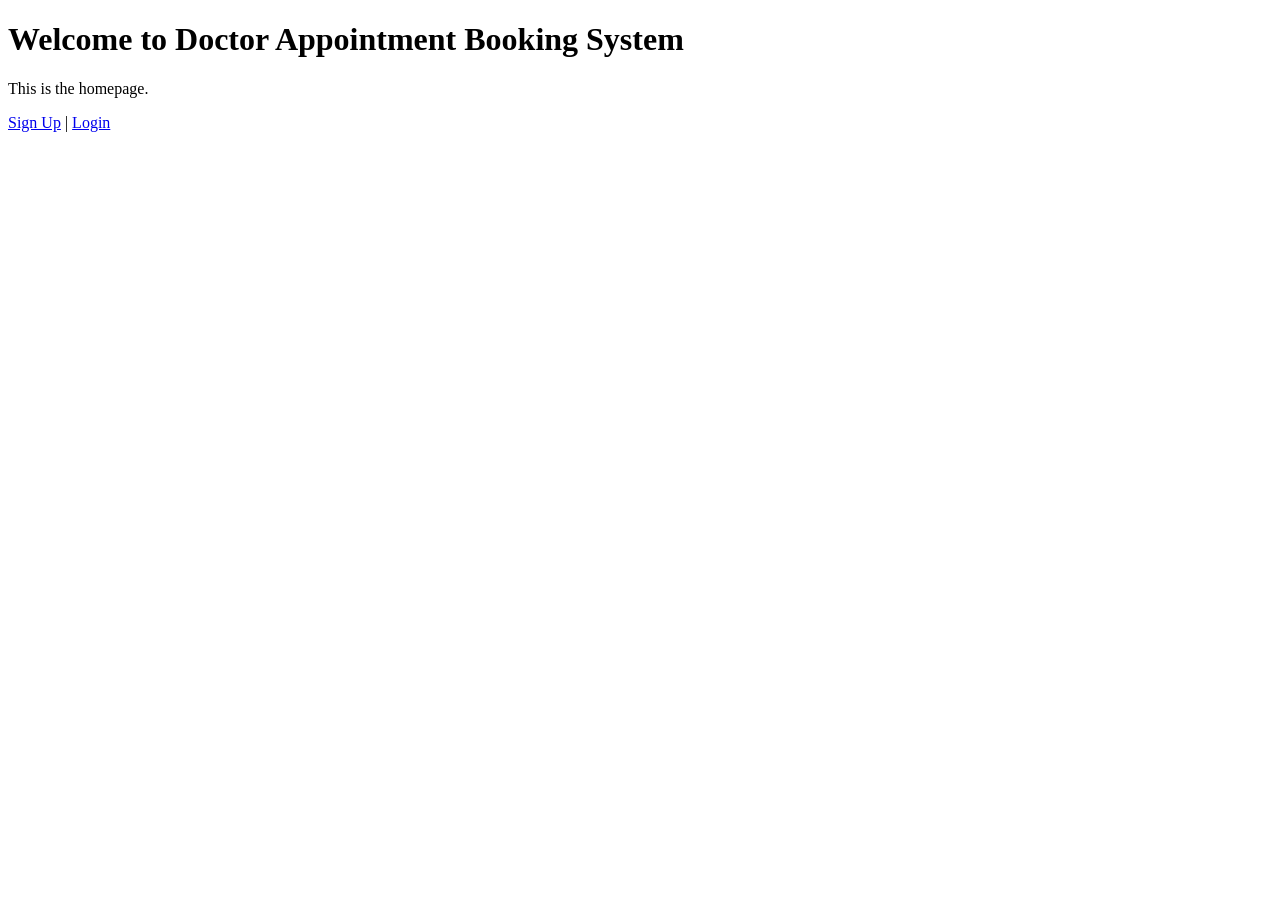
==== templates/index.html @ d543d18a "Doctor Appointment Booking System" ====
<!DOCTYPE html>
<html lang="en">
<head>
    <meta charset="UTF-8">
    <title>Doctor Appointment System</title>
    <link rel="stylesheet" href="{{ url_for('static', filename='style.css') }}">
</head>
<body>
    <h1>Welcome to Doctor Appointment Booking System</h1>
    <p>This is the homepage.</p>
    <p><a href="/signup">Sign Up</a> | <a href="/login">Login</a></p>
</body>
</html>
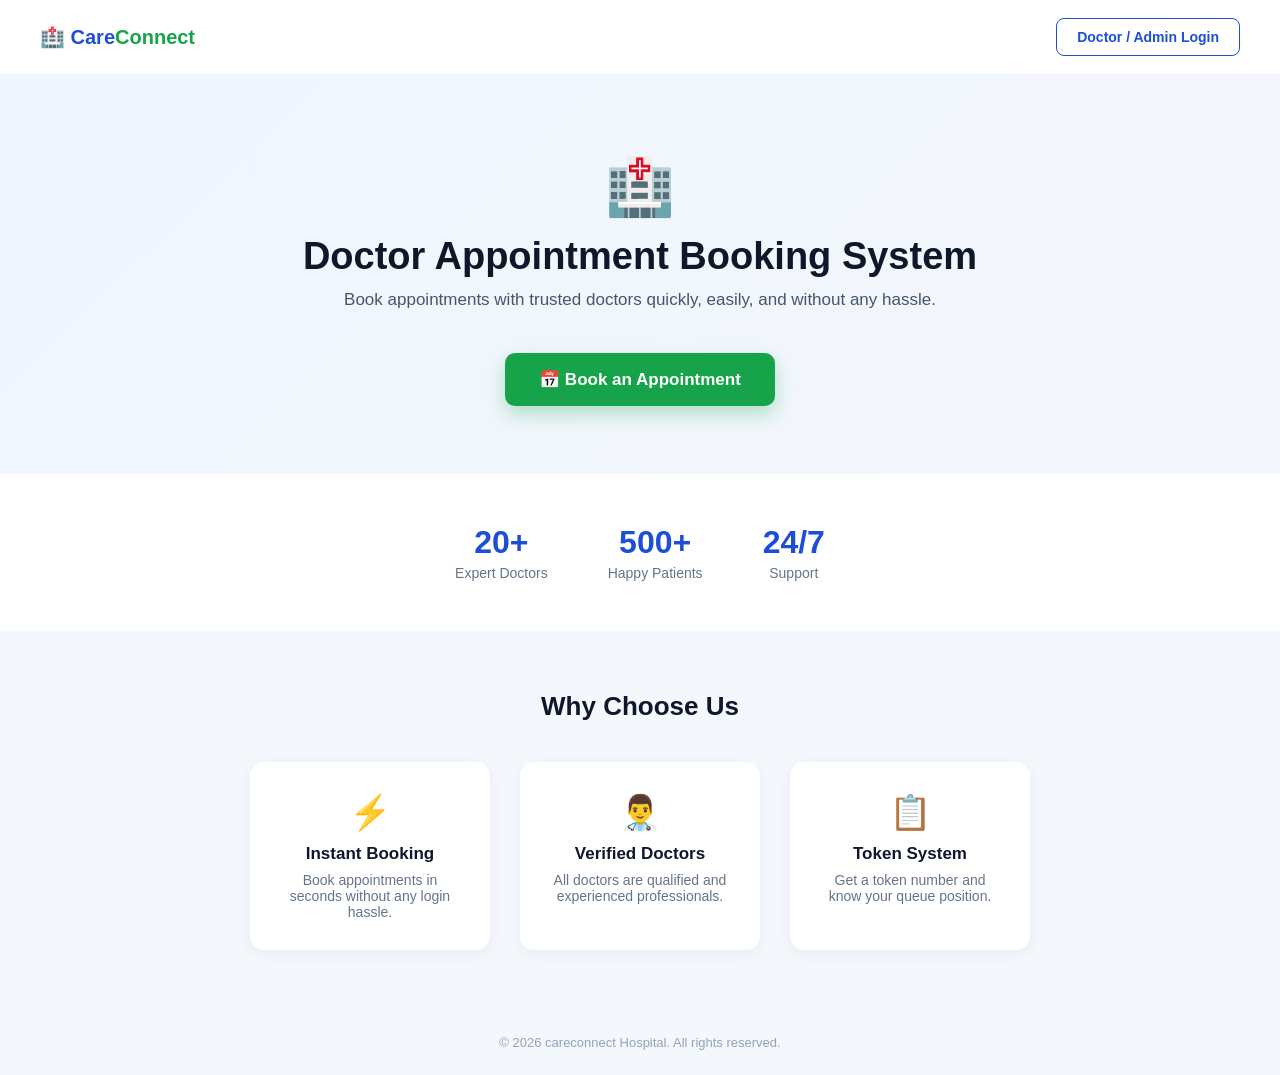
==== commit f45982a2: "Added patient booking without login, doctor appointments view, professional homepage" ====
--- a/templates/index.html
+++ b/templates/index.html
@@ -4,10 +4,177 @@
     <meta charset="UTF-8">
     <title>Doctor Appointment System</title>
     <link rel="stylesheet" href="{{ url_for('static', filename='style.css') }}">
+    <style>
+        * { margin: 0; padding: 0; box-sizing: border-box; }
+        body {
+            font-family: 'Segoe UI', Arial, sans-serif;
+            background: #f4f7fb;
+            color: #1e293b;
+            display: block !important;
+            min-height: auto !important;
+            padding: 0 !important;
+            align-items: initial !important
+            justify-content: initial !important
+        }
+        .navbar {
+            display: flex;
+            justify-content: space-between;
+            align-items: center;
+            padding: 18px 40px;
+            background: #ffffff;
+            box-shadow: 0 2px 10px rgba(0,0,0,0.06);
+        }
+        .navbar .logo {
+            font-size: 20px;
+            font-weight: 700;
+            color: #1d4ed8;
+        }
+        .navbar .logo span { color: #16a34a; }
+        .navbar a {
+            text-decoration: none;
+            color: #1d4ed8;
+            font-weight: 600;
+            padding: 10px 20px;
+            border: 1px solid #1d4ed8;
+            border-radius: 8px;
+            font-size: 14px;
+        }
+        .hero {
+            text-align: center;
+            padding: 80px 20px 60px;
+            background: linear-gradient(135deg, #eff6ff 0%, #f4f7fb 100%);
+        }
+        .hero .icon { font-size: 56px; margin-bottom: 15px; }
+        .hero h1 {
+            font-size: 38px;
+            font-weight: 800;
+            color: #0f172a;
+            margin-bottom: 12px;
+        }
+        .hero p {
+            font-size: 17px;
+            color: #475569;
+            margin-bottom: 35px;
+        }
+        .btn {
+            display: inline-block;
+            padding: 16px 34px;
+            border-radius: 10px;
+            text-decoration: none;
+            font-size: 17px;
+            font-weight: 700;
+            margin: 8px;
+        }
+        .btn-primary {
+            background: #16a34a;
+            color: white;
+            box-shadow: 0 8px 20px rgba(22,163,74,0.3);
+        }
+        .stats {
+            display: flex;
+            justify-content: center;
+            gap: 60px;
+            padding: 50px 20px;
+            background: white;
+            flex-wrap: wrap;
+        }
+        .stat { text-align: center; }
+        .stat .num {
+            font-size: 32px;
+            font-weight: 800;
+            color: #1d4ed8;
+        }
+        .stat .label {
+            font-size: 14px;
+            color: #64748b;
+            margin-top: 4px;
+        }
+        .features {
+            padding: 60px 40px;
+            text-align: center;
+        }
+        .features h2 {
+            font-size: 26px;
+            margin-bottom: 40px;
+            color: #0f172a;
+        }
+        .feature-grid {
+            display: flex;
+            justify-content: center;
+            gap: 30px;
+            flex-wrap: wrap;
+        }
+        .feature-card {
+            background: white;
+            border-radius: 14px;
+            padding: 30px;
+            width: 240px;
+            box-shadow: 0 4px 15px rgba(0,0,0,0.05);
+        }
+        .feature-card .emoji { font-size: 34px; margin-bottom: 12px; }
+        .feature-card h3 { font-size: 17px; margin-bottom: 8px; color: #0f172a; }
+        .feature-card p { font-size: 14px; color: #64748b; }
+        footer {
+            text-align: center;
+            padding: 25px;
+            color: #94a3b8;
+            font-size: 13px;
+        }
+    </style>
 </head>
 <body>
-    <h1>Welcome to Doctor Appointment Booking System</h1>
-    <p>This is the homepage.</p>
-    <p><a href="/signup">Sign Up</a> | <a href="/login">Login</a></p>
+
+    <div class="navbar">
+        <div class="logo">🏥 Care<span>Connect</span></div>
+        <a href="/login">Doctor / Admin Login</a>
+    </div>
+
+    <div class="hero">
+        <div class="icon">🏥</div>
+        <h1>Doctor Appointment Booking System</h1>
+        <p>Book appointments with trusted doctors quickly, easily, and without any hassle.</p>
+        <a href="/patient/doctors" class="btn btn-primary">📅 Book an Appointment</a>
+    </div>
+
+    <div class="stats">
+        <div class="stat">
+            <div class="num">20+</div>
+            <div class="label">Expert Doctors</div>
+        </div>
+        <div class="stat">
+            <div class="num">500+</div>
+            <div class="label">Happy Patients</div>
+        </div>
+        <div class="stat">
+            <div class="num">24/7</div>
+            <div class="label">Support</div>
+        </div>
+    </div>
+
+    <div class="features">
+        <h2>Why Choose Us</h2>
+        <div class="feature-grid">
+            <div class="feature-card">
+                <div class="emoji">⚡</div>
+                <h3>Instant Booking</h3>
+                <p>Book appointments in seconds without any login hassle.</p>
+            </div>
+            <div class="feature-card">
+                <div class="emoji">👨‍⚕️</div>
+                <h3>Verified Doctors</h3>
+                <p>All doctors are qualified and experienced professionals.</p>
+            </div>
+            <div class="feature-card">
+                <div class="emoji">📋</div>
+                <h3>Token System</h3>
+                <p>Get a token number and know your queue position.</p>
+            </div>
+        </div>
+    </div>
+
+    <footer>
+        © 2026 careconnect Hospital. All rights reserved.
+    </footer>
+
 </body>
 </html>
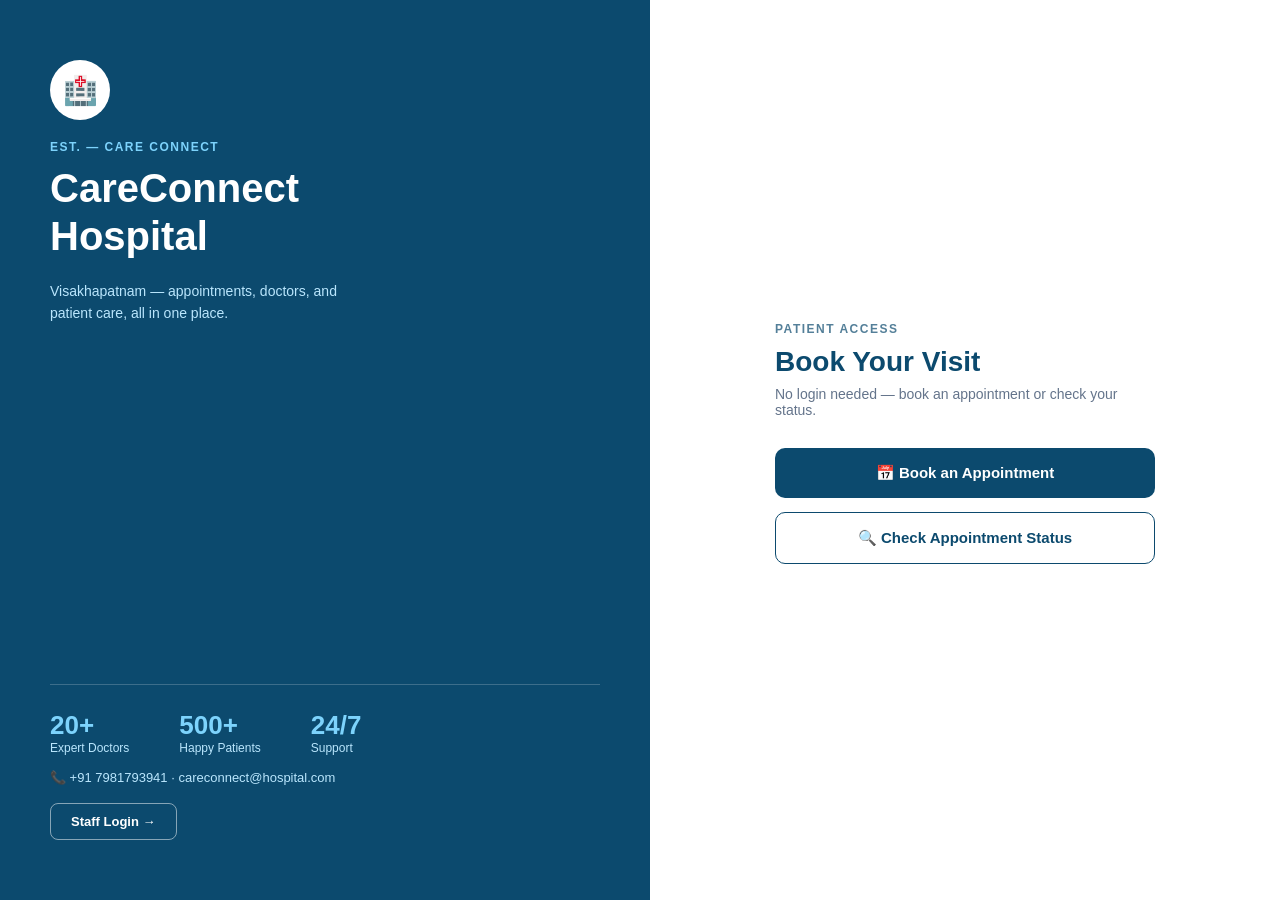
==== commit 593ae0fb: "Updated doctor appointment system" ====
--- a/templates/index.html
+++ b/templates/index.html
@@ -2,179 +2,184 @@
 <html lang="en">
 <head>
     <meta charset="UTF-8">
-    <title>Doctor Appointment System</title>
+    <title>CareConnect Hospital</title>
     <link rel="stylesheet" href="{{ url_for('static', filename='style.css') }}">
     <style>
         * { margin: 0; padding: 0; box-sizing: border-box; }
+        html, body {
+            height: 100% !important;
+            margin: 0 !important;
+            padding: 0 !important;
+        }
         body {
-            font-family: 'Segoe UI', Arial, sans-serif;
-            background: #f4f7fb;
-            color: #1e293b;
-            display: block !important;
-            min-height: auto !important;
-            padding: 0 !important;
-            align-items: initial !important
-            justify-content: initial !important
+            font-family: 'Segoe UI', Arial, sans-serif !important;
+            display: flex !important;
+            flex-direction: row !important;
+            align-items: stretch !important;
+            justify-content: flex-start !important;
+            min-height: 100vh !important;
         }
-        .navbar {
+        .left-panel {
+            flex: 1;
+            background: #0c4a6e !important;
+            color: #ffffff;
+            padding: 60px 50px;
             display: flex;
+            flex-direction: column;
             justify-content: space-between;
+        }
+        .logo-circle {
+            width: 60px;
+            height: 60px;
+            border-radius: 50%;
+            background: #ffffff;
+            display: flex;
             align-items: center;
-            padding: 18px 40px;
+            justify-content: center;
+            font-size: 28px;
+            margin-bottom: 20px;
+        }
+        .tag {
+            color: #7dd3fc;
+            font-size: 12px;
+            letter-spacing: 1.5px;
+            font-weight: 700;
+            margin-bottom: 10px;
+        }
+        .left-panel h1 {
+            font-size: 40px;
+            font-weight: 700;
+            line-height: 1.2;
+            margin-bottom: 20px;
+        }
+        .left-panel .desc {
+            color: #bae6fd;
+            font-size: 14px;
+            max-width: 320px;
+            line-height: 1.6;
+        }
+        .bottom-stats {
+            display: flex;
+            gap: 50px;
+            border-top: 1px solid rgba(255,255,255,0.2);
+            padding-top: 25px;
+        }
+        .bottom-stats .num {
+            color: #7dd3fc;
+            font-size: 26px;
+            font-weight: 700;
+        }
+        .bottom-stats .label {
+            font-size: 12px;
+            color: #bae6fd;
+        }
+        .contact {
+            font-size: 13px;
+            color: #bae6fd;
+            margin-top: 15px;
+        }
+        .staff-login-left {
+            display: inline-block;
+            margin-top: 18px;
+            padding: 10px 20px;
+            border: 1.5px solid rgba(255,255,255,0.5);
+            border-radius: 8px;
+            color: white;
+            text-decoration: none;
+            font-size: 13px;
+            font-weight: 600;
+        }
+        .staff-login-left:hover {
+            background: rgba(255,255,255,0.1);
+        }
+        .right-panel {
+            flex: 1;
             background: #ffffff;
-            box-shadow: 0 2px 10px rgba(0,0,0,0.06);
+            display: flex;
+            align-items: center;
+            justify-content: center;
+            padding: 40px;
         }
-        .navbar .logo {
-            font-size: 20px;
+        .right-box {
+            width: 100%;
+            max-width: 380px;
+        }
+        .right-box .tag {
+            color: #0c4a6e;
+            opacity: 0.7;
+        }
+        .right-box h2 {
+            font-size: 28px;
             font-weight: 700;
-            color: #1d4ed8;
+            color: #0c4a6e;
+            margin-bottom: 8px;
         }
-        .navbar .logo span { color: #16a34a; }
-        .navbar a {
+        .right-box p.sub {
+            color: #64748b;
+            font-size: 14px;
+            margin-bottom: 30px;
+        }
+        .action-btn {
+            display: block;
+            width: 100%;
+            padding: 16px;
+            margin-bottom: 14px;
+            border-radius: 10px;
+            text-align: center;
             text-decoration: none;
-            color: #1d4ed8;
-            font-weight: 600;
-            padding: 10px 20px;
-            border: 1px solid #1d4ed8;
-            border-radius: 8px;
-            font-size: 14px;
+            font-weight: 700;
+            font-size: 15px;
         }
-        .hero {
-            text-align: center;
-            padding: 80px 20px 60px;
-            background: linear-gradient(135deg, #eff6ff 0%, #f4f7fb 100%);
+        .btn-book {
+            background: #0c4a6e;
+            color: white;
         }
-        .hero .icon { font-size: 56px; margin-bottom: 15px; }
-        .hero h1 {
-            font-size: 38px;
-            font-weight: 800;
-            color: #0f172a;
-            margin-bottom: 12px;
-        }
-        .hero p {
-            font-size: 17px;
-            color: #475569;
-            margin-bottom: 35px;
-        }
-        .btn {
-            display: inline-block;
-            padding: 16px 34px;
-            border-radius: 10px;
-            text-decoration: none;
-            font-size: 17px;
-            font-weight: 700;
-            margin: 8px;
-        }
-        .btn-primary {
-            background: #16a34a;
-            color: white;
-            box-shadow: 0 8px 20px rgba(22,163,74,0.3);
-        }
-        .stats {
-            display: flex;
-            justify-content: center;
-            gap: 60px;
-            padding: 50px 20px;
+        .btn-status {
             background: white;
-            flex-wrap: wrap;
-        }
-        .stat { text-align: center; }
-        .stat .num {
-            font-size: 32px;
-            font-weight: 800;
-            color: #1d4ed8;
-        }
-        .stat .label {
-            font-size: 14px;
-            color: #64748b;
-            margin-top: 4px;
-        }
-        .features {
-            padding: 60px 40px;
-            text-align: center;
-        }
-        .features h2 {
-            font-size: 26px;
-            margin-bottom: 40px;
-            color: #0f172a;
-        }
-        .feature-grid {
-            display: flex;
-            justify-content: center;
-            gap: 30px;
-            flex-wrap: wrap;
-        }
-        .feature-card {
-            background: white;
-            border-radius: 14px;
-            padding: 30px;
-            width: 240px;
-            box-shadow: 0 4px 15px rgba(0,0,0,0.05);
-        }
-        .feature-card .emoji { font-size: 34px; margin-bottom: 12px; }
-        .feature-card h3 { font-size: 17px; margin-bottom: 8px; color: #0f172a; }
-        .feature-card p { font-size: 14px; color: #64748b; }
-        footer {
-            text-align: center;
-            padding: 25px;
-            color: #94a3b8;
-            font-size: 13px;
+            color: #0c4a6e;
+            border: 1.5px solid #0c4a6e;
         }
     </style>
 </head>
 <body>
 
-    <div class="navbar">
-        <div class="logo">🏥 Care<span>Connect</span></div>
-        <a href="/login">Doctor / Admin Login</a>
-    </div>
-
-    <div class="hero">
-        <div class="icon">🏥</div>
-        <h1>Doctor Appointment Booking System</h1>
-        <p>Book appointments with trusted doctors quickly, easily, and without any hassle.</p>
-        <a href="/patient/doctors" class="btn btn-primary">📅 Book an Appointment</a>
-    </div>
-
-    <div class="stats">
-        <div class="stat">
-            <div class="num">20+</div>
-            <div class="label">Expert Doctors</div>
+    <div class="left-panel">
+        <div>
+            <div class="logo-circle">🏥</div>
+            <div class="tag">EST. — CARE CONNECT</div>
+            <h1>CareConnect<br>Hospital</h1>
+            <p class="desc">Visakhapatnam — appointments, doctors, and patient care, all in one place.</p>
         </div>
-        <div class="stat">
-            <div class="num">500+</div>
-            <div class="label">Happy Patients</div>
-        </div>
-        <div class="stat">
-            <div class="num">24/7</div>
-            <div class="label">Support</div>
+        <div>
+            <div class="bottom-stats">
+                <div>
+                    <div class="num">20+</div>
+                    <div class="label">Expert Doctors</div>
+                </div>
+                <div>
+                    <div class="num">500+</div>
+                    <div class="label">Happy Patients</div>
+                </div>
+                <div>
+                    <div class="num">24/7</div>
+                    <div class="label">Support</div>
+                </div>
+            </div>
+            <div class="contact">📞 +91 7981793941 · careconnect@hospital.com</div>
+            <a href="/login" class="staff-login-left">Staff Login →</a>
         </div>
     </div>
 
-    <div class="features">
-        <h2>Why Choose Us</h2>
-        <div class="feature-grid">
-            <div class="feature-card">
-                <div class="emoji">⚡</div>
-                <h3>Instant Booking</h3>
-                <p>Book appointments in seconds without any login hassle.</p>
-            </div>
-            <div class="feature-card">
-                <div class="emoji">👨‍⚕️</div>
-                <h3>Verified Doctors</h3>
-                <p>All doctors are qualified and experienced professionals.</p>
-            </div>
-            <div class="feature-card">
-                <div class="emoji">📋</div>
-                <h3>Token System</h3>
-                <p>Get a token number and know your queue position.</p>
-            </div>
+    <div class="right-panel">
+        <div class="right-box">
+            <div class="tag">PATIENT ACCESS</div>
+            <h2>Book Your Visit</h2>
+            <p class="sub">No login needed — book an appointment or check your status.</p>
+
+            <a href="/patient/doctors" class="action-btn btn-book">📅 Book an Appointment</a>
+            <a href="/patient/status" class="action-btn btn-status">🔍 Check Appointment Status</a>
         </div>
     </div>
 
-    <footer>
-        © 2026 careconnect Hospital. All rights reserved.
-    </footer>
-
 </body>
 </html>
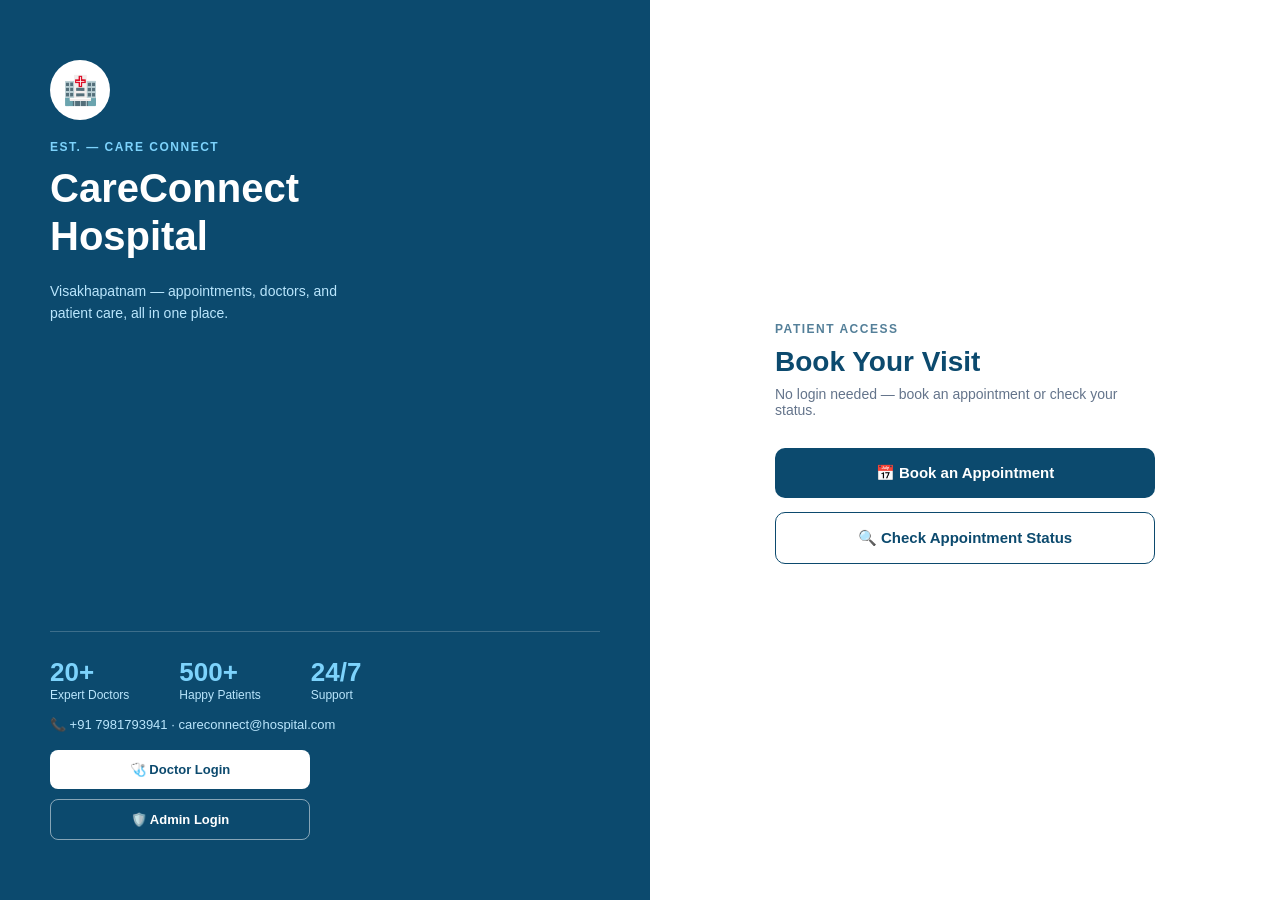
==== commit 8441b8d7: "Redesign login page with premium look" ====
--- a/templates/index.html
+++ b/templates/index.html
@@ -78,20 +78,6 @@
             color: #bae6fd;
             margin-top: 15px;
         }
-        .staff-login-left {
-            display: inline-block;
-            margin-top: 18px;
-            padding: 10px 20px;
-            border: 1.5px solid rgba(255,255,255,0.5);
-            border-radius: 8px;
-            color: white;
-            text-decoration: none;
-            font-size: 13px;
-            font-weight: 600;
-        }
-        .staff-login-left:hover {
-            background: rgba(255,255,255,0.1);
-        }
         .right-panel {
             flex: 1;
             background: #ffffff;
@@ -166,7 +152,11 @@
                 </div>
             </div>
             <div class="contact">📞 +91 7981793941 · careconnect@hospital.com</div>
-            <a href="/login" class="staff-login-left">Staff Login →</a>
+
+            <div style="display:flex; flex-direction:column; gap:10px; max-width:260px; margin-top:18px;">
+                <a href="/login" style="display:block; padding:12px 18px; border-radius:8px; text-align:center; text-decoration:none; font-weight:600; font-size:13px; background:white; color:#0c4a6e;">🩺 Doctor Login</a>
+                <a href="/login" style="display:block; padding:12px 18px; border-radius:8px; text-align:center; text-decoration:none; font-weight:600; font-size:13px; background:transparent; color:white; border:1.5px solid rgba(255,255,255,0.5);">🛡️ Admin Login</a>
+            </div>
         </div>
     </div>
 
